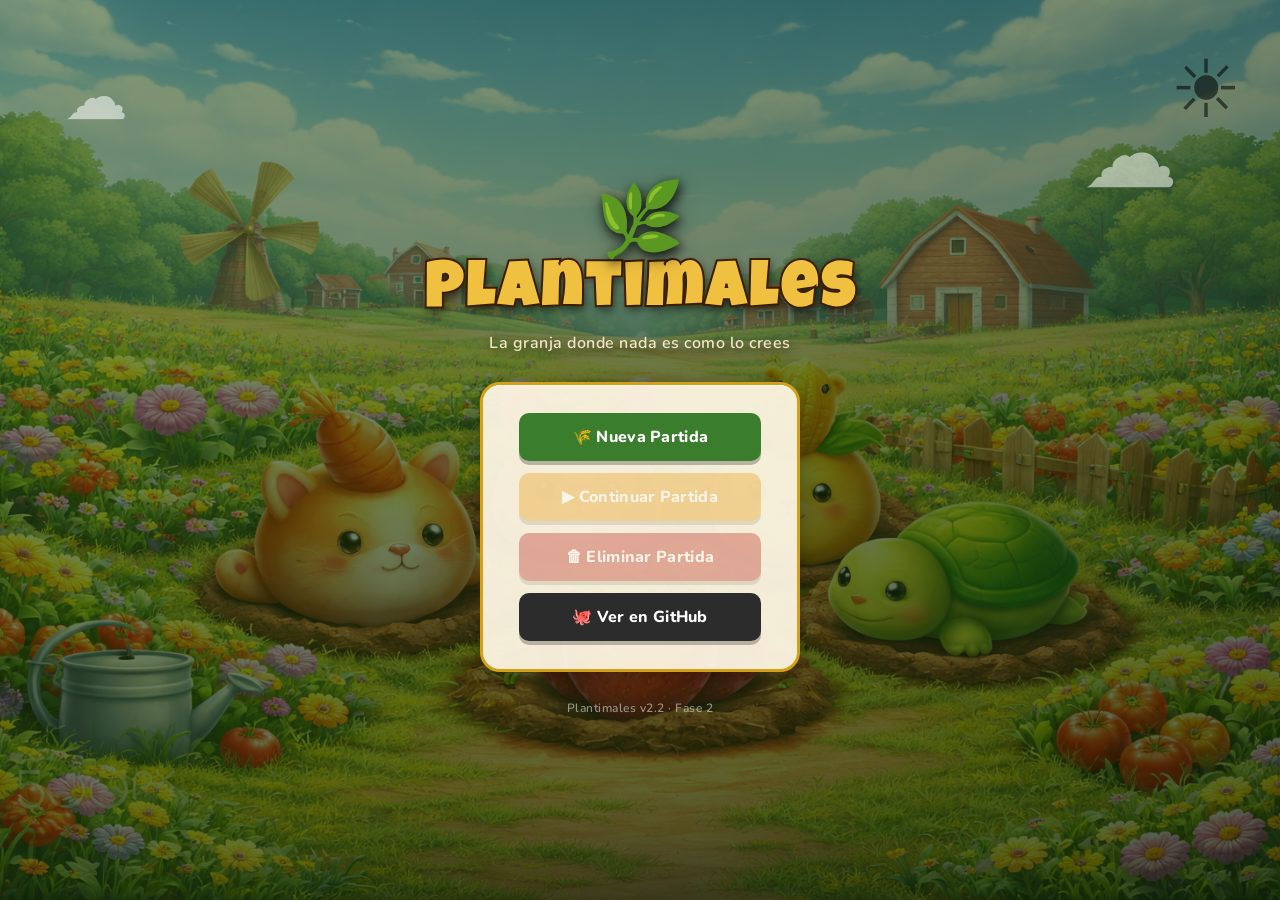
==== juego.html @ 3c41ef41 "Version 2 del proyecto" ====
<!DOCTYPE html>
<html lang="es">
<head>
    <meta charset="UTF-8">
    <title>Plantimales — Juego</title>
    <link rel="preconnect" href="https://fonts.googleapis.com">
    <link rel="preconnect" href="https://fonts.gstatic.com" crossorigin>
    <link href="https://fonts.googleapis.com/css2?family=Luckiest+Guy&family=Nunito:wght@400;600;700;800&display=swap" rel="stylesheet">
    <link rel="stylesheet" href="estilos.css">
</head>
<body>

    <!-- =====================================================
         PANTALLA: JUEGO PRINCIPAL
         ===================================================== -->
    <div id="pantalla-juego" class="pantalla activa">

        <div id="barra">
            <div class="barra-info">
                <span class="barra-chip barra-chip-verde">
                    <span class="chip-icono">&#128104;&#8205;&#127806;</span>
                    <span id="lbl-nombre">&#8212;</span>
                </span>
                <span class="barra-chip barra-chip-marron">
                    <span class="chip-icono">&#127969;</span>
                    <span id="lbl-granja">&#8212;</span>
                </span>
                <span class="barra-chip barra-chip-dorado">
                    <span class="chip-icono">&#129779;</span>
                    <strong id="lbl-dinero">0</strong>
                </span>
            </div>
            <div class="barra-acciones">
                <button id="btn-guardar"  class="btn-barra btn-barra-naranja">&#128190; Guardar</button>
                <button id="btn-tienda"   class="btn-barra btn-barra-azul">&#128722; Tienda</button>
                <button id="btn-menu"     class="btn-barra btn-barra-gris">&#8592; Menu</button>
            </div>
        </div>

        <div id="zona-juego">

            <div id="panel-lateral">
                <div class="panel-seccion">
                    <h3 class="panel-titulo"><span>&#128295;</span> Herramientas</h3>
                    <div id="lista-herramientas"></div>
                </div>
                <div class="panel-seccion">
                    <h3 class="panel-titulo"><span>&#127820;</span> Semillas</h3>
                    <div id="lista-inventario"></div>
                </div>
            </div>

            <div id="panel-terreno">
                <div class="terreno-header">
                    <h3>&#127806; Terreno de Plantimales</h3>
                </div>
                <div id="cuadricula"></div>
                <p id="ayuda">Selecciona una semilla del panel y haz clic en una parcela para plantar.</p>
            </div>

        </div>
    </div>

    <script src="Granjero.js?v=2"></script>
    <script src="Herramienta.js?v=2"></script>
    <script src="Semilla.js?v=2"></script>
    <script src="Parcela.js?v=2"></script>
    <script src="Terreno.js?v=2"></script>
    <script src="Guardado.js?v=2"></script>
    <script src="DatosXML.js?v=2"></script>
    <script src="juego.js?v=2"></script>

</body>
</html>
---- estilos.css ----
/* ============================================================
   VARIABLES Y RESET GLOBAL
   ============================================================ */
:root {
    --verde-oscuro:  #2a5c1a;
    --verde-medio:   #3a7d2c;
    --verde-claro:   #5a9e48;
    --amarillo:      #f0c040;
    --dorado:        #d4a017;
    --naranja:       #e67e22;
    --rojo:          #c0392b;
    --marron-oscuro: #3d1f00;
    --marron-medio:  #6b3a1f;
    --marron-claro:  #a0784a;
    --crema:         #fdf6e3;
    --crema-oscura:  #f5e6c8;
    --azul:          #2980b9;
    --morado:        #8e44ad;
    --gris:          #7f8c8d;
    --sombra:        0 4px 20px rgba(0,0,0,0.3);
    --radio:         12px;
    --fuente-titulo: 'Luckiest Guy', cursive;
    --fuente-cuerpo: 'Nunito', sans-serif;
}

* {
    box-sizing: border-box;
    margin: 0;
    padding: 0;
}

body {
    font-family: var(--fuente-cuerpo);
    background: var(--verde-oscuro);
    overflow: hidden;
}

/* ============================================================
   SISTEMA DE PANTALLAS
   ============================================================ */
.pantalla {
    display: none;
    width: 100vw;
    height: 100vh;
    overflow: hidden;
}

.pantalla.activa {
    display: block;
}

/* ============================================================
   DECORACIONES COMPARTIDAS (nubes y sol)
   ============================================================ */
.deco {
    position: absolute;
    pointer-events: none;
    user-select: none;
    z-index: 0;
    opacity: 0.55;
}

.deco-nube {
    font-size: 5rem;
    color: white;
    animation: flotar 6s ease-in-out infinite;
}

.deco-nube-1 { top: 6%;  left: 5%;  animation-delay: 0s;   font-size: 4rem; }
.deco-nube-2 { top: 10%; right: 8%; animation-delay: 2.5s; font-size: 6rem; }
.deco-nube-3 { top: 3%;  left: 40%; animation-delay: 1.2s; font-size: 3.5rem; }

.deco-sol {
    font-size: 5rem;
    top: 4%;
    right: 3%;
    animation: girar-sol 20s linear infinite;
}

@keyframes flotar {
    0%, 100% { transform: translateY(0); }
    50%       { transform: translateY(-14px); }
}

@keyframes girar-sol {
    from { transform: rotate(0deg); }
    to   { transform: rotate(360deg); }
}

/* ============================================================
   PANTALLA 1 — MENU DE INICIO
   ============================================================ */
#pantalla-inicio {
    position: relative;
    background-image: url(imagenes/fondo_menu.png);
    background-size: cover;
    background-position: center;
    display: none;
    align-items: center;
    justify-content: center;
}

#pantalla-inicio.activa {
    display: flex;
}

/* Capa oscura sobre el fondo */
#pantalla-inicio::before {
    content: '';
    position: absolute;
    inset: 0;
    background: linear-gradient(160deg, rgba(30,70,10,0.55) 0%, rgba(10,30,5,0.7) 100%);
    z-index: 0;
}

.inicio-contenido {
    position: relative;
    z-index: 1;
    display: flex;
    flex-direction: column;
    align-items: center;
    gap: 28px;
    animation: entrada 0.6s ease-out both;
}

@keyframes entrada {
    from { opacity: 0; transform: translateY(30px); }
    to   { opacity: 1; transform: translateY(0); }
}

/* Logo */
.logo-bloque {
    text-align: center;
    text-shadow: 2px 4px 10px rgba(0,0,0,0.6);
}

.logo-icono {
    font-size: 4.5rem;
    line-height: 1;
    filter: drop-shadow(0 4px 8px rgba(0,0,0,0.5));
    animation: saltar 1.8s ease-in-out infinite;
}

@keyframes saltar {
    0%, 100% { transform: translateY(0) scale(1); }
    45%       { transform: translateY(-18px) scale(1.08); }
    60%       { transform: translateY(-12px) scale(1.05); }
}

.logo-titulo {
    font-family: var(--fuente-titulo);
    font-size: 4rem;
    color: var(--amarillo);
    letter-spacing: 3px;
    -webkit-text-stroke: 2px var(--marron-oscuro);
    line-height: 1;
    margin-top: 6px;
}

.logo-subtitulo {
    font-size: 1rem;
    color: var(--crema-oscura);
    font-weight: 600;
    margin-top: 6px;
    letter-spacing: 0.5px;
}

/* Tarjeta de botones */
.inicio-card {
    background: rgba(253, 246, 227, 0.95);
    border-radius: 20px;
    padding: 28px 36px;
    width: 320px;
    display: flex;
    flex-direction: column;
    gap: 12px;
    box-shadow: var(--sombra), inset 0 1px 0 rgba(255,255,255,0.8);
    border: 3px solid var(--dorado);
}

.btn-inicio {
    display: flex;
    align-items: center;
    justify-content: center;
    gap: 10px;
    width: 100%;
    padding: 13px 16px;
    border: none;
    border-radius: 10px;
    font-family: var(--fuente-cuerpo);
    font-size: 1rem;
    font-weight: 800;
    cursor: pointer;
    transition: transform 0.12s, filter 0.12s, box-shadow 0.12s;
    text-decoration: none;
    box-shadow: 0 4px 0 rgba(0,0,0,0.25);
    letter-spacing: 0.3px;
}

.btn-inicio:hover:not(:disabled) {
    transform: translateY(-2px);
    filter: brightness(1.1);
    box-shadow: 0 6px 0 rgba(0,0,0,0.25);
}

.btn-inicio:active:not(:disabled) {
    transform: translateY(2px);
    box-shadow: 0 2px 0 rgba(0,0,0,0.25);
}

.btn-inicio:disabled {
    opacity: 0.38;
    cursor: not-allowed;
}

.btn-verde   { background: var(--verde-medio); color: white; }
.btn-amarillo{ background: #e8a020;            color: white; }
.btn-rojo    { background: var(--rojo);        color: white; }
.btn-oscuro  { background: #2c2c2c;            color: white; }

.inicio-version {
    font-size: 0.75rem;
    color: rgba(255,255,255,0.5);
    font-weight: 600;
    letter-spacing: 0.5px;
}

/* ============================================================
   PANTALLA 2 — CONFIGURACION
   ============================================================ */
#pantalla-config {
    position: relative;
    background-image: url(imagenes/fondo_menu.png);
    background-size: cover;
    background-position: center;
    display: none;
    align-items: center;
    justify-content: center;
}

#pantalla-config.activa {
    display: flex;
}

#pantalla-config::before {
    content: '';
    position: absolute;
    inset: 0;
    background: linear-gradient(160deg, rgba(30,70,10,0.6) 0%, rgba(10,30,5,0.72) 100%);
    z-index: 0;
}

.config-contenido {
    position: relative;
    z-index: 1;
    animation: entrada 0.5s ease-out both;
}

.config-card {
    background: var(--crema);
    border-radius: 20px;
    width: 400px;
    overflow: hidden;
    box-shadow: var(--sombra);
    border: 3px solid var(--dorado);
}

.config-header {
    background: linear-gradient(135deg, var(--verde-oscuro), var(--verde-medio));
    padding: 22px 28px 18px;
    text-align: center;
    color: white;
}

.config-icono {
    font-size: 2.8rem;
    display: block;
    margin-bottom: 4px;
    filter: drop-shadow(0 2px 6px rgba(0,0,0,0.4));
}

.config-header h2 {
    font-family: var(--fuente-titulo);
    font-size: 1.9rem;
    letter-spacing: 2px;
    color: var(--amarillo);
    -webkit-text-stroke: 1px var(--marron-oscuro);
}

.config-desc {
    font-size: 0.85rem;
    color: rgba(255,255,255,0.75);
    margin-top: 4px;
    font-weight: 600;
}

.config-campos {
    padding: 22px 28px 4px;
}

/* Campos del formulario */
.campo {
    margin-bottom: 16px;
}

.campo label {
    display: flex;
    align-items: center;
    gap: 6px;
    font-weight: 700;
    font-size: 0.88rem;
    color: var(--marron-oscuro);
    margin-bottom: 5px;
}

.campo-icono {
    font-size: 1rem;
}

.campo input,
.campo select {
    width: 100%;
    padding: 10px 12px;
    border: 2px solid #d4c4a0;
    border-radius: 8px;
    font-family: var(--fuente-cuerpo);
    font-size: 0.92rem;
    background: white;
    color: var(--marron-oscuro);
    transition: border-color 0.2s;
    outline: none;
}

.campo input:focus,
.campo select:focus {
    border-color: var(--verde-medio);
    box-shadow: 0 0 0 3px rgba(58,125,44,0.18);
}

.campo input.campo-error,
.campo select.campo-error {
    border-color: var(--rojo);
    box-shadow: 0 0 0 3px rgba(192,57,43,0.15);
}

.error {
    color: var(--rojo);
    font-size: 0.78rem;
    font-weight: 700;
    display: block;
    min-height: 18px;
    margin-top: 3px;
}

/* Botones de config */
.config-botones {
    display: flex;
    gap: 12px;
    padding: 14px 28px 24px;
}

.btn-config {
    flex: 1;
    padding: 12px;
    border: none;
    border-radius: 10px;
    font-family: var(--fuente-cuerpo);
    font-size: 1rem;
    font-weight: 800;
    cursor: pointer;
    transition: transform 0.12s, filter 0.12s;
    box-shadow: 0 4px 0 rgba(0,0,0,0.2);
}

.btn-config:hover { transform: translateY(-2px); filter: brightness(1.08); }
.btn-config:active { transform: translateY(2px); box-shadow: 0 2px 0 rgba(0,0,0,0.2); }

.btn-config-gris  { background: var(--gris);         color: white; }
.btn-config-verde { background: var(--verde-medio);   color: white; }

/* ============================================================
   PANTALLA 3 — JUEGO PRINCIPAL
   ============================================================ */
#pantalla-juego.activa {
    display: flex;
    flex-direction: column;
}

/* --- BARRA SUPERIOR --- */
#barra {
    background: linear-gradient(90deg, var(--marron-oscuro) 0%, #2a1200 100%);
    padding: 8px 16px;
    display: flex;
    align-items: center;
    justify-content: space-between;
    gap: 12px;
    flex-wrap: wrap;
    border-bottom: 3px solid var(--dorado);
    flex-shrink: 0;
    min-height: 52px;
}

.barra-info {
    display: flex;
    align-items: center;
    gap: 8px;
    flex-wrap: wrap;
}

.barra-chip {
    display: inline-flex;
    align-items: center;
    gap: 5px;
    padding: 4px 12px;
    border-radius: 20px;
    font-size: 0.88rem;
    font-weight: 700;
}

.barra-chip-verde  { background: var(--verde-medio);  color: white; }
.barra-chip-marron { background: var(--marron-medio);  color: var(--crema-oscura); }
.barra-chip-dorado { background: var(--dorado);        color: var(--marron-oscuro); }

.chip-icono { font-size: 1rem; }

.barra-acciones {
    display: flex;
    align-items: center;
    gap: 8px;
}

.btn-barra {
    padding: 6px 14px;
    border: none;
    border-radius: 8px;
    font-family: var(--fuente-cuerpo);
    font-size: 0.83rem;
    font-weight: 700;
    cursor: pointer;
    transition: transform 0.1s, filter 0.1s;
    box-shadow: 0 3px 0 rgba(0,0,0,0.3);
}

.btn-barra:hover  { transform: translateY(-1px); filter: brightness(1.1); }
.btn-barra:active { transform: translateY(1px); box-shadow: 0 1px 0 rgba(0,0,0,0.3); }

.btn-barra-naranja { background: var(--naranja); color: white; }
.btn-barra-azul    { background: var(--azul);    color: white; }
.btn-barra-gris    { background: var(--gris);    color: white; }
.btn-barra-morado  { background: var(--morado);  color: white; font-size: 0.75rem; }

/* --- ZONA DE JUEGO --- */
#zona-juego {
    display: flex;
    flex: 1;
    overflow: hidden;
}

/* --- PANEL LATERAL --- */
#panel-lateral {
    width: 195px;
    background: linear-gradient(180deg, #fdf6e3 0%, #f5e0b0 100%);
    border-right: 3px solid var(--dorado);
    display: flex;
    flex-direction: column;
    gap: 0;
    overflow-y: auto;
    flex-shrink: 0;
}

.panel-seccion {
    padding: 10px 10px 6px;
    border-bottom: 2px dashed #d4c4a0;
}

.panel-titulo {
    display: flex;
    align-items: center;
    gap: 6px;
    font-family: var(--fuente-titulo);
    font-size: 0.95rem;
    color: var(--verde-oscuro);
    letter-spacing: 1px;
    padding-bottom: 6px;
    margin-bottom: 6px;
    border-bottom: 2px solid #c8b480;
}

/* Herramientas en panel */
.herramienta {
    display: flex;
    align-items: center;
    gap: 8px;
    padding: 6px 8px;
    margin-bottom: 5px;
    background: white;
    border: 2px solid #d4c4a0;
    border-radius: 8px;
    font-size: 0.82rem;
    font-weight: 600;
    color: var(--marron-oscuro);
}

.herramienta img {
    width: 30px;
    height: 30px;
    object-fit: contain;
    border-radius: 4px;
    background: #f0eadc;
}

/* Inventario en panel */
.item-inv {
    display: flex;
    align-items: center;
    gap: 7px;
    padding: 6px 8px;
    margin-bottom: 5px;
    border: 2px solid #d4c4a0;
    border-radius: 8px;
    cursor: pointer;
    font-size: 0.82rem;
    font-weight: 600;
    background: white;
    transition: border-color 0.15s, background 0.15s;
}

.item-inv:hover        { border-color: var(--verde-medio); background: #f0fcea; }
.item-inv.seleccionado { border-color: var(--naranja); background: #fff5ee; }

.item-inv img {
    width: 44px;
    height: 44px;
    object-fit: contain;
    border-radius: 5px;
    background: #f0eadc;
}

.texto-vacio {
    color: #b0a080;
    font-size: 0.78rem;
    text-align: center;
    padding: 8px 0;
    font-style: italic;
}

/* --- PANEL TERRENO --- */
#panel-terreno {
    flex: 1;
    display: flex;
    flex-direction: column;
    align-items: center;
    gap: 14px;
    overflow-y: auto;
    padding: 18px;
    background-image: url(imagenes/fondo_terreno.png);
    background-size: cover;
    background-position: center;
}

.terreno-header h3 {
    font-family: var(--fuente-titulo);
    font-size: 1.25rem;
    letter-spacing: 2px;
    color: var(--marron-oscuro);
    background: rgba(253, 246, 227, 0.9);
    padding: 6px 22px;
    border-radius: 30px;
    border: 2px solid var(--dorado);
    box-shadow: 0 2px 8px rgba(0,0,0,0.2);
}

/* Cuadrícula */
#cuadricula {
    display: grid;
    gap: 50px;
    background: rgba(255,255,255,0.12);
    padding: 20px;
    border-radius: 16px;
    backdrop-filter: blur(2px);
    border: 2px solid rgba(255,255,255,0.25);
}

/* Parcelas */
.parcela {
    width: 150px;
    height: 150px;
    background: rgba(139, 90, 43, 0.82);
    border: 3px solid #5c3317;
    border-radius: 12px;
    display: flex;
    flex-direction: column;
    align-items: center;
    justify-content: center;
    cursor: pointer;
    text-align: center;
    transition: transform 0.12s, filter 0.12s, box-shadow 0.12s;
    box-shadow: 0 4px 10px rgba(0,0,0,0.3), inset 0 1px 0 rgba(255,255,255,0.15);
}

.parcela:hover {
    transform: translateY(-3px) scale(1.03);
    filter: brightness(1.12);
    box-shadow: 0 8px 18px rgba(0,0,0,0.35);
}

.parcela.madura {
    border-color: gold;
    background: rgba(210,170,30,0.88);
    animation: pulso-maduro 1.4s ease-in-out infinite;
}

@keyframes pulso-maduro {
    0%, 100% { box-shadow: 0 0 0 0 rgba(255,215,0,0.5); }
    50%       { box-shadow: 0 0 0 8px rgba(255,215,0,0); }
}

.parcela img {
    width: 118px;
    height: 118px;
    object-fit: contain;
}

.parcela p {
    font-size: 0.72rem;
    color: white;
    font-weight: 800;
    text-shadow: 1px 1px 3px black;
    margin-top: 3px;
}

/* Texto de ayuda */
#ayuda {
    background: rgba(253, 246, 227, 0.88);
    padding: 7px 18px;
    border-radius: 20px;
    font-size: 0.83rem;
    font-weight: 600;
    color: var(--marron-oscuro);
    border: 2px solid var(--dorado);
    box-shadow: 0 2px 6px rgba(0,0,0,0.15);
}

/* ============================================================
   PANTALLA 4 — TIENDA
   ============================================================ */
#pantalla-tienda.activa {
    display: flex;
    flex-direction: column;
    background: linear-gradient(160deg, #1a0a00 0%, #2d1500 100%);
}

/* --- BARRA TIENDA --- */
#tienda-barra {
    display: flex;
    align-items: center;
    justify-content: space-between;
    padding: 10px 20px;
    background: linear-gradient(90deg, var(--marron-oscuro) 0%, #2a1200 100%);
    border-bottom: 3px solid var(--dorado);
    flex-shrink: 0;
    min-height: 52px;
    flex-wrap: wrap;
    gap: 10px;
}

.tienda-barra-left,
.tienda-barra-right,
.tienda-barra-center {
    display: flex;
    align-items: center;
    gap: 10px;
}

.tienda-titulo-barra {
    font-family: var(--fuente-titulo);
    font-size: 1.3rem;
    color: var(--amarillo);
    letter-spacing: 2px;
    -webkit-text-stroke: 0.5px var(--marron-oscuro);
}

/* --- CUERPO TIENDA (3 columnas) --- */
#tienda-cuerpo {
    display: flex;
    gap: 12px;
    padding: 14px;
    flex: 1;
    overflow: hidden;
}

.tienda-seccion {
    flex: 1;
    display: flex;
    flex-direction: column;
    background: rgba(255,255,255,0.06);
    border-radius: 14px;
    border: 2px solid rgba(255,255,255,0.1);
    overflow: hidden;
}

.tienda-seccion-header {
    padding: 12px 16px 10px;
    border-bottom: 2px solid rgba(255,255,255,0.12);
}

.tienda-header-verde  { background: linear-gradient(135deg, rgba(42,92,26,0.8), rgba(58,125,44,0.6)); }
.tienda-header-naranja{ background: linear-gradient(135deg, rgba(120,50,0,0.8), rgba(180,80,20,0.6)); }
.tienda-header-azul   { background: linear-gradient(135deg, rgba(15,60,100,0.8), rgba(41,128,185,0.6)); }

.tienda-seccion-header h3 {
    font-family: var(--fuente-titulo);
    font-size: 1.05rem;
    color: var(--amarillo);
    letter-spacing: 1.5px;
    -webkit-text-stroke: 0.3px var(--marron-oscuro);
}

.seccion-desc {
    font-size: 0.78rem;
    color: rgba(245,230,200,0.65);
    margin-top: 3px;
    font-weight: 600;
}

/* Área scrollable de cada sección */
#tienda-compra-lista,
#tienda-venta-lista,
#tienda-mejoras-lista {
    flex: 1;
    overflow-y: auto;
    padding: 10px 12px;
}

/* --- FILTRO XPATH --- */
#tienda-filtro {
    padding: 10px 12px 6px;
    border-bottom: 1px solid rgba(255,255,255,0.1);
    display: flex;
    flex-direction: column;
    gap: 6px;
}

.filtro-fila {
    display: flex;
    align-items: center;
    gap: 6px;
}

.filtro-label {
    font-size: 0.78rem;
    font-weight: 700;
    color: var(--crema-oscura);
    white-space: nowrap;
}

.filtro-select,
.filtro-input {
    flex: 1;
    padding: 5px 8px;
    border-radius: 7px;
    border: 1px solid var(--marron-claro);
    background: rgba(255,255,255,0.08);
    color: var(--crema-oscura);
    font-family: var(--fuente-cuerpo);
    font-size: 0.8rem;
    outline: none;
    min-width: 0;
}

.filtro-select:focus,
.filtro-input:focus {
    border-color: var(--amarillo);
    background: rgba(255,255,255,0.13);
}

.filtro-select option { background: #2a1200; color: var(--crema-oscura); }

.btn-filtro {
    padding: 5px 10px;
    border: none;
    border-radius: 7px;
    font-family: var(--fuente-cuerpo);
    font-size: 0.78rem;
    font-weight: 700;
    cursor: pointer;
    white-space: nowrap;
    transition: filter 0.12s;
}
.btn-filtro:hover { filter: brightness(1.12); }

.btn-filtro-aplicar { background: var(--verde-claro); color: white; }
.btn-filtro-limpiar { background: var(--gris);        color: white; }

.filtro-ayuda {
    font-size: 0.73rem;
    color: rgba(245,230,200,0.5);
    font-style: italic;
    padding-left: 2px;
}

/* --- TARJETAS DE ARTÍCULO DE TIENDA --- */
.tienda-item {
    display: flex;
    align-items: flex-start;
    gap: 10px;
    background: rgba(255,255,255,0.07);
    border: 1px solid rgba(255,255,255,0.1);
    border-radius: 10px;
    padding: 10px;
    margin-bottom: 8px;
    transition: background 0.15s, transform 0.12s;
}

.tienda-item:hover {
    background: rgba(255,255,255,0.12);
    transform: translateX(3px);
}

.tienda-item img {
    width: 54px;
    height: 54px;
    object-fit: contain;
    border-radius: 8px;
    background: rgba(255,255,255,0.08);
    flex-shrink: 0;
}

.tienda-item-info {
    display: flex;
    flex-direction: column;
    gap: 3px;
    font-size: 0.8rem;
    flex: 1;
    color: var(--crema-oscura);
}

.tienda-item-info strong {
    font-size: 0.88rem;
    color: var(--amarillo);
    font-weight: 800;
}

.tienda-item-info span {
    color: rgba(245,230,200,0.75);
    font-weight: 600;
}

.tienda-item-info button {
    margin-top: 6px;
    align-self: flex-start;
    padding: 5px 12px;
    border: none;
    border-radius: 7px;
    font-family: var(--fuente-cuerpo);
    font-size: 0.78rem;
    font-weight: 800;
    cursor: pointer;
    background: var(--verde-medio);
    color: white;
    transition: filter 0.12s, transform 0.1s;
    box-shadow: 0 3px 0 rgba(0,0,0,0.3);
}

.tienda-item-info button:hover  { filter: brightness(1.12); transform: translateY(-1px); }
.tienda-item-info button:active { transform: translateY(1px); box-shadow: 0 1px 0 rgba(0,0,0,0.3); }

/* Scrollbar personalizada */
#tienda-compra-lista::-webkit-scrollbar,
#tienda-venta-lista::-webkit-scrollbar,
#tienda-mejoras-lista::-webkit-scrollbar,
#panel-lateral::-webkit-scrollbar {
    width: 5px;
}
#tienda-compra-lista::-webkit-scrollbar-thumb,
#tienda-venta-lista::-webkit-scrollbar-thumb,
#tienda-mejoras-lista::-webkit-scrollbar-thumb,
#panel-lateral::-webkit-scrollbar-thumb {
    background: var(--marron-claro);
    border-radius: 10px;
}
#tienda-compra-lista::-webkit-scrollbar-track,
#tienda-venta-lista::-webkit-scrollbar-track,
#tienda-mejoras-lista::-webkit-scrollbar-track,
#panel-lateral::-webkit-scrollbar-track {
    background: transparent;
}
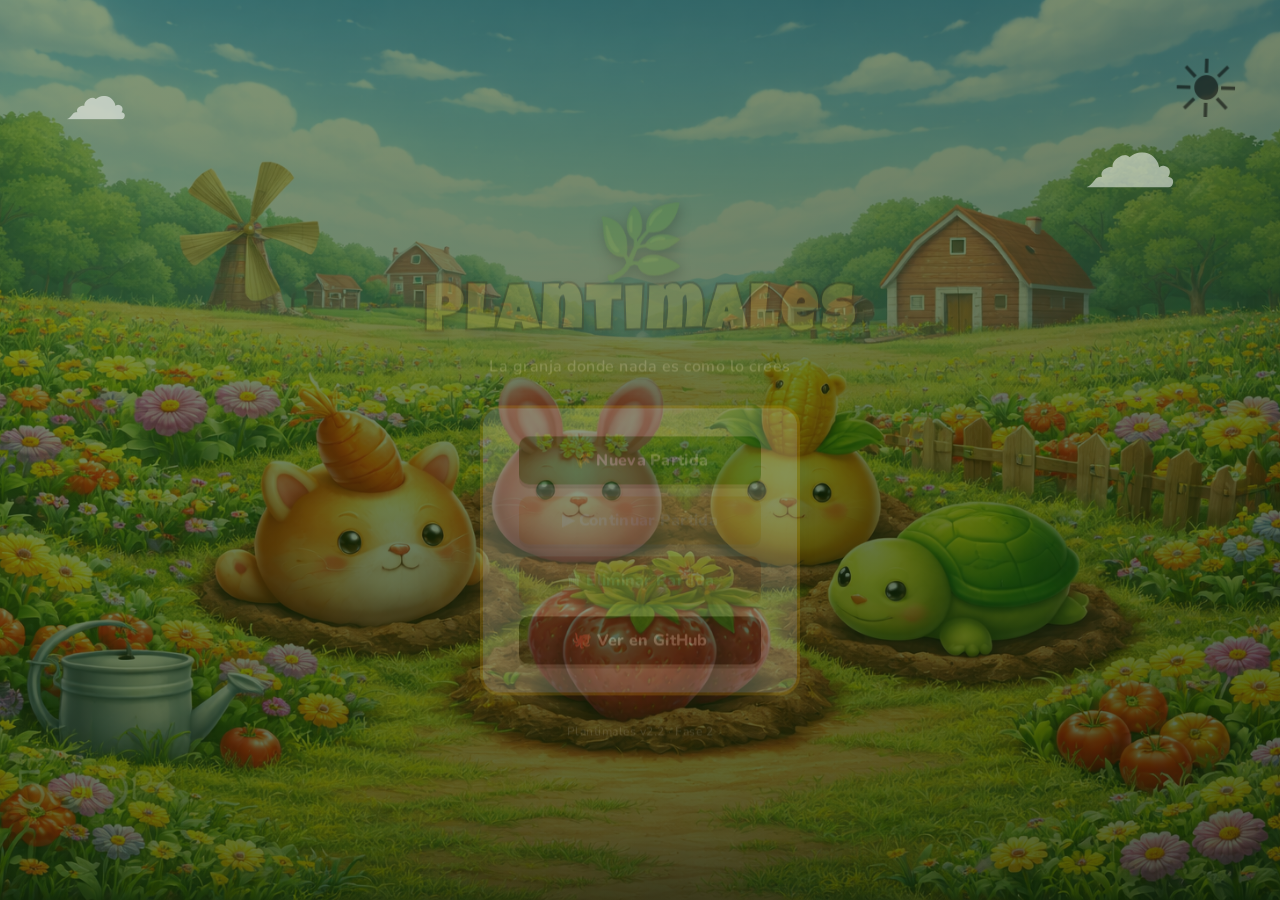
==== commit 2c5ce9e4: "Defensa2" ====
--- a/juego.html
+++ b/juego.html
@@ -57,7 +57,15 @@
                 <div id="cuadricula"></div>
                 <p id="ayuda">Selecciona una semilla del panel y haz clic en una parcela para plantar.</p>
             </div>
-
+            
+        </div>
+        <!-- Banner de logro -->
+        <div id="logro-banner" class="logro-banner">
+            <span class="logro-icono"></span>
+            <div class="logro-texto">
+                <strong>¡Logro desbloqueado!</strong>
+                <span>Granjero Millonario: has acumulado 1000 monedas</span>
+            </div>
         </div>
     </div>
 
--- a/estilos.css
+++ b/estilos.css
@@ -885,3 +885,52 @@
 #panel-lateral::-webkit-scrollbar-track {
     background: transparent;
 }
+/* ============================================================
+   LOGRO BANNER
+   ============================================================ */
+.logro-banner {
+    display: none;
+    position: fixed;
+    bottom: 30px;
+    right: 30px;
+    background: linear-gradient(135deg, #f9a825, #f57f17);
+    color: #fff;
+    border-radius: 16px;
+    padding: 16px 24px;
+    box-shadow: 0 6px 24px rgba(0,0,0,0.3);
+    align-items: center;
+    gap: 14px;
+    z-index: 9999;
+    animation: logro-entrada 0.4s ease;
+    max-width: 340px;
+}
+
+.logro-banner.logro-visible {
+    display: flex;
+}
+
+.logro-icono {
+    font-size: 2.4rem;
+}
+
+.logro-texto {
+    display: flex;
+    flex-direction: column;
+    gap: 4px;
+}
+
+.logro-texto strong {
+    font-size: 1rem;
+    font-family: 'Luckiest Guy', cursive;
+    letter-spacing: 0.5px;
+}
+
+.logro-texto span {
+    font-size: 0.85rem;
+    opacity: 0.92;
+}
+
+@keyframes logro-entrada {
+    from { transform: translateX(120%); opacity: 0; }
+    to   { transform: translateX(0);   opacity: 1; }
+}
